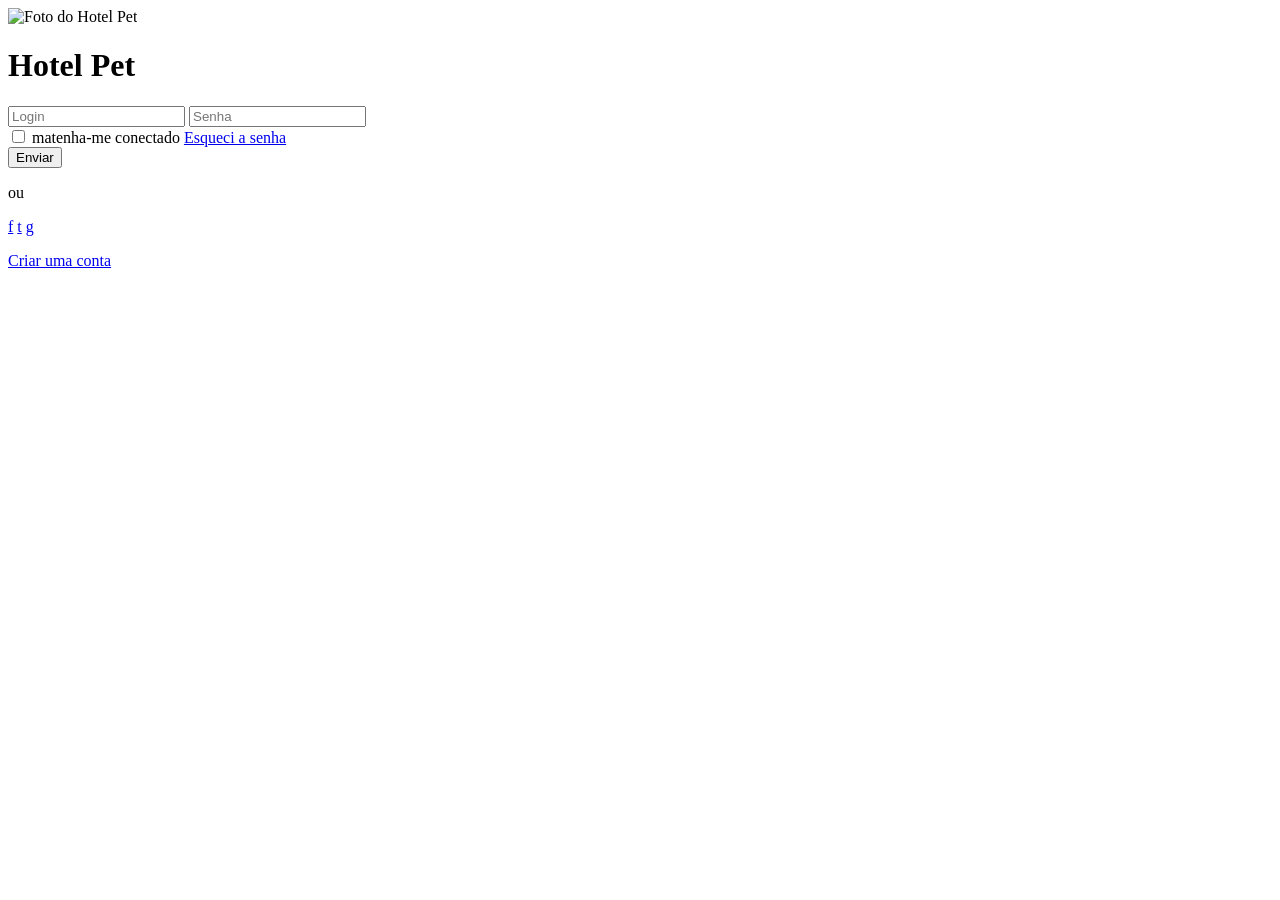
==== index.html @ aa24c3ea "parte inicial: login, listas e formularios" ====
<!DOCTYPE html>
<html lang="pt-br">
<head>
  <meta charset="UTF-8">
  <meta name="viewport" content="width=device-width, initial-scale=1.0">
  <title>Hotel Pet - Login</title>
  <link rel="stylesheet" href="css/estilo.css">
</head>
<body class="tela-login">

  <div class="login-imagem">
    <img src="img/hotel-pet.jpg" alt="Foto do Hotel Pet">
  </div>

  <div class="login-caixa">

    <h1>Hotel Pet</h1>

    <form>

      <input type="text" placeholder="Login">

      <input type="password" placeholder="Senha">

      <div class="login-opcoes">
        <label><input type="checkbox"> matenha-me conectado</label>
        <a href="#">Esqueci a senha</a>
      </div>

      <input type="submit" value="Enviar">

    </form>

    <p class="divisor">ou</p>

    <div class="login-social">
      <a href="#">f</a>
      <a href="#">t</a>
      <a href="#">g</a>
    </div>

    <p class="login-criar"><a href="criar-conta.html">Criar uma conta</a></p>

  </div>

</body>
</html>
---- css/estilo.css ----
/* Hotel Pet - estilos */
/* por enquanto vazio, o CSS vem na semana 2 */
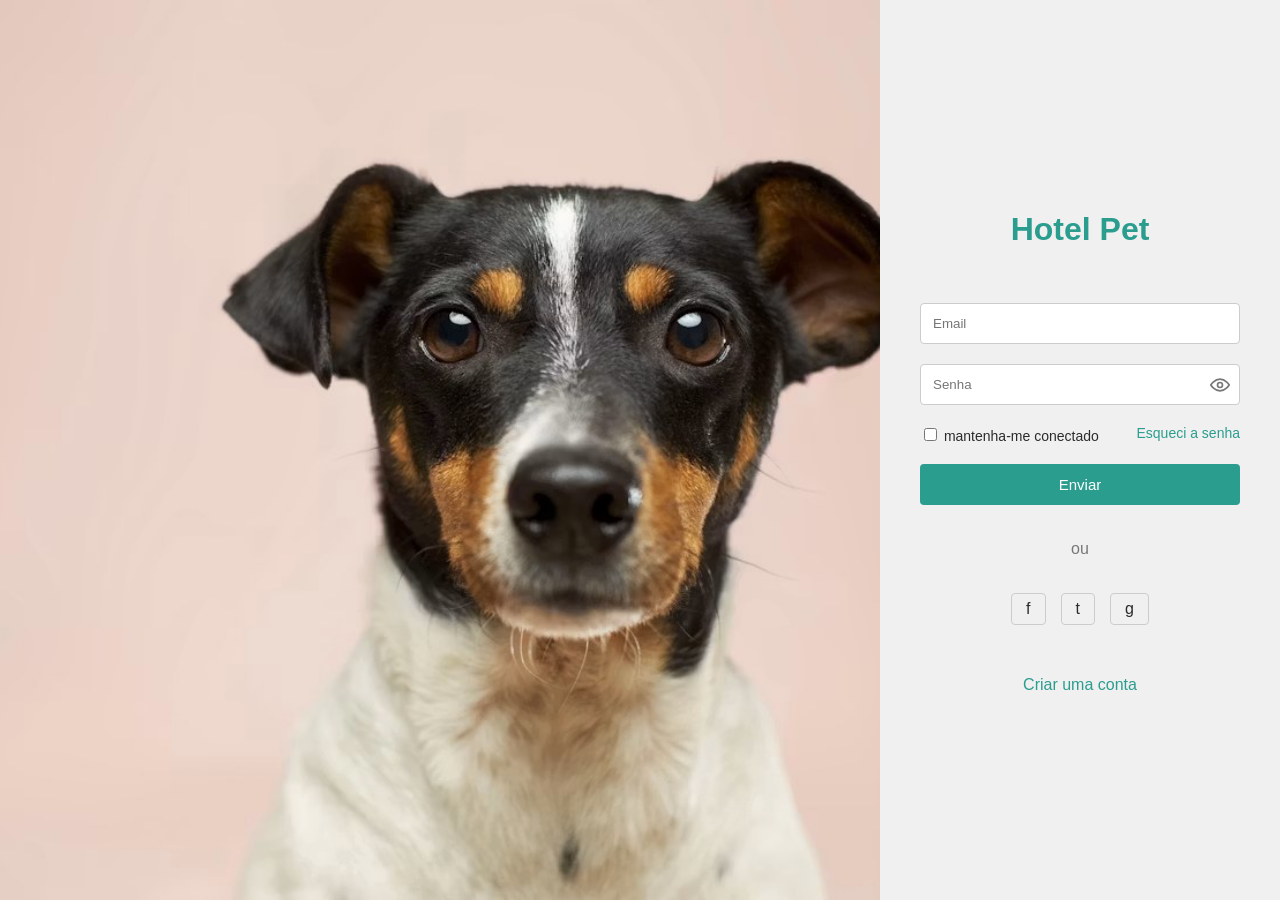
==== commit bf44d56c: "Etapa 1: navegação e login com JavaScript Login validando usuários salvos no localStorage, criar con" ====
--- a/index.html
+++ b/index.html
@@ -16,15 +16,22 @@
 
     <h1>Hotel Pet</h1>
 
-    <form>
+    <p id="mensagem" class="mensagem" hidden></p>
 
-      <input type="text" placeholder="Login">
+    <form id="form-login">
 
-      <input type="password" placeholder="Senha">
+      <input type="text" id="login" placeholder="Email" autocomplete="username">
+
+      <div class="campo-senha">
+        <input type="password" id="senha" placeholder="Senha" autocomplete="current-password">
+        <button type="button" class="ver-senha" id="ver-senha" title="Mostrar senha" aria-label="Mostrar senha">
+          <svg width="20" height="20" viewBox="0 0 24 24" fill="none" stroke="currentColor" stroke-width="2"><path d="M1 12s4-7 11-7 11 7 11 7-4 7-11 7S1 12 1 12z"/><circle cx="12" cy="12" r="3"/></svg>
+        </button>
+      </div>
 
       <div class="login-opcoes">
-        <label><input type="checkbox"> matenha-me conectado</label>
-        <a href="#">Esqueci a senha</a>
+        <label><input type="checkbox" id="manter-conectado"> mantenha-me conectado</label>
+        <a href="#" id="esqueci-senha">Esqueci a senha</a>
       </div>
 
       <input type="submit" value="Enviar">
@@ -34,14 +41,18 @@
     <p class="divisor">ou</p>
 
     <div class="login-social">
-      <a href="#">f</a>
-      <a href="#">t</a>
-      <a href="#">g</a>
+      <a href="#" class="social" title="Entrar com Facebook">f</a>
+      <a href="#" class="social" title="Entrar com Twitter">t</a>
+      <a href="#" class="social" title="Entrar com Google">g</a>
     </div>
 
     <p class="login-criar"><a href="criar-conta.html">Criar uma conta</a></p>
 
   </div>
 
+  <script src="js/dados.js"></script>
+  <script src="js/comum.js"></script>
+  <script src="js/login.js"></script>
+
 </body>
 </html>
--- a/css/estilo.css
+++ b/css/estilo.css
@@ -1,2 +1,696 @@
-/* Hotel Pet - estilos */
-/* por enquanto vazio, o CSS vem na semana 2 */
+/* reset basico */
+* {
+    box-sizing: border-box;
+}
+
+body {
+    margin: 0;
+    font-family: Arial, sans-serif;
+    color: #2b2b2b;
+    background-color: #faf6f0;
+}
+
+/* topo */
+.topo {
+    display: flex;
+    justify-content: space-between;
+    align-items: center;
+    background-color: #ffffff;
+    padding: 15px 30px;
+    border-bottom: 2px solid #e0e0e0;
+}
+
+.logo {
+    color: #2a9d8f;
+    font-size: 24px;
+    font-weight: bold;
+}
+
+.usuario {
+    display: flex;
+    align-items: center;
+}
+
+.usuario img {
+    width: 35px;
+    height: 35px;
+    border-radius: 50%;
+    margin-right: 10px;
+}
+
+/* estrutura das colunas */
+.container {
+    display: flex;
+    min-height: calc(100vh - 71px);
+}
+
+/* menu lateral */
+.menu-lateral {
+    width: 220px;
+    background-color: #ffffff;
+    border-right: 2px solid #e0e0e0;
+    padding-top: 20px;
+}
+
+.menu-lateral ul {
+    list-style: none;
+    padding: 0;
+    margin: 0;
+}
+
+.menu-lateral li a {
+    display: block;
+    padding: 12px 20px;
+    color: #2b2b2b;
+    text-decoration: none;
+}
+
+.menu-lateral li a:hover {
+    background-color: #f2f2f2;
+}
+
+.menu-lateral a.ativo {
+    background-color: #e6f4f2;
+    border-left: 4px solid #2a9d8f;
+    color: #2a9d8f;
+    font-weight: bold;
+}
+
+/* conteudo */
+.conteudo {
+    flex: 1;
+    padding: 30px;
+}
+
+.breadcrumb {
+    color: #777777;
+    margin-bottom: 20px;
+}
+
+.cartao {
+    background-color: #f0f0f0;
+    padding: 30px;
+    border-radius: 8px;
+}
+
+.cartao h2 {
+    margin-top: 0;
+}
+
+/* botoes */
+.botao-novo, .botao-branco {
+    display: inline-block;
+    background-color: #ffffff;
+    color: #2a9d8f;
+    border: 1px solid #2a9d8f;
+    padding: 8px 16px;
+    border-radius: 6px;
+    text-decoration: none;
+    cursor: pointer;
+    font-size: 14px;
+}
+
+.botao-azul {
+    background-color: #2a9d8f;
+    color: #ffffff;
+    border: none;
+    padding: 9px 18px;
+    border-radius: 6px;
+    cursor: pointer;
+    font-size: 14px;
+}
+
+.botao-azul:hover {
+    background-color: #21867a;
+}
+
+.acoes-topo {
+    margin-bottom: 15px;
+}
+
+.acoes-topo a, .acoes-topo button {
+    margin-right: 10px;
+}
+
+/* filtro visualizar por */
+.visualizar-por {
+    color: #555555;
+}
+
+.tag-ativa, .tag {
+    display: inline-block;
+    padding: 5px 14px;
+    border-radius: 6px;
+    text-decoration: none;
+    margin-left: 6px;
+}
+
+.tag-ativa {
+    border: 1px solid #9b59b6;
+    color: #9b59b6;
+}
+
+.tag {
+    border: 1px solid #2a9d8f;
+    color: #2a9d8f;
+}
+
+/* area de pesquisa */
+.pesquisa {
+    display: flex;
+    flex-wrap: wrap;
+    gap: 15px;
+    background-color: #e4e4e4;
+    padding: 20px;
+    border-radius: 6px;
+    margin: 20px 0;
+}
+
+.pesquisa .campo {
+    width: 47%;
+}
+
+.pesquisa-botoes {
+    width: 100%;
+    text-align: right;
+}
+
+/* campos de formulario */
+.campo {
+    margin-bottom: 15px;
+}
+
+.campo label {
+    display: block;
+    color: #555555;
+    margin-bottom: 5px;
+}
+
+.campo input[type="text"],
+.campo input[type="password"],
+.campo input[type="date"],
+.campo input[type="file"],
+.campo select,
+.campo textarea {
+    width: 100%;
+    padding: 9px;
+    border: 1px solid #cccccc;
+    border-radius: 4px;
+    font-size: 14px;
+}
+
+textarea {
+    min-height: 80px;
+    resize: vertical;
+}
+
+/* tabelas */
+.tabela {
+    width: 100%;
+    border-collapse: collapse;
+    background-color: #ffffff;
+    margin-top: 10px;
+}
+
+.tabela th {
+    text-align: left;
+    padding: 12px;
+    color: #2a9d8f;
+    background-color: #f7f7f7;
+    border-bottom: 2px solid #e0e0e0;
+}
+
+.tabela td {
+    padding: 12px;
+    border-bottom: 1px solid #e0e0e0;
+}
+
+.tabela a {
+    color: #9b59b6;
+    text-decoration: none;
+    margin-right: 8px;
+}
+
+.foto-tabela {
+    width: 32px;
+    height: 32px;
+    border-radius: 50%;
+}
+
+/* etiquetas de status */
+.status {
+    display: inline-block;
+    padding: 4px 12px;
+    border-radius: 4px;
+    border: 1px solid;
+    font-size: 13px;
+}
+
+.status.reservada {
+    color: #2a9d8f;
+    border-color: #2a9d8f;
+}
+
+.status.andamento {
+    color: #52b788;
+    border-color: #52b788;
+}
+
+.status.finalizada {
+    color: #2a6fb0;
+    border-color: #2a6fb0;
+}
+
+.status.ativo {
+    color: #52b788;
+    border-color: #52b788;
+}
+
+.status.inativo {
+    color: #e76f51;
+    border-color: #e76f51;
+}
+
+.status.cancelada {
+    color: #8d8d8d;
+    border-color: #8d8d8d;
+}
+
+/* formularios */
+.cartao form {
+    max-width: 620px;
+}
+
+.form-botoes {
+    display: flex;
+    justify-content: space-between;
+    margin-top: 20px;
+}
+
+.botao-salvar {
+    background-color: #2a9d8f;
+    color: #ffffff;
+    border: none;
+    padding: 10px 24px;
+    border-radius: 6px;
+    cursor: pointer;
+    font-size: 14px;
+}
+
+.botao-salvar:hover {
+    background-color: #21867a;
+}
+
+.botao-limpar {
+    background-color: #ffffff;
+    color: #2a9d8f;
+    border: 1px solid #2a9d8f;
+    padding: 10px 24px;
+    border-radius: 6px;
+    cursor: pointer;
+    font-size: 14px;
+}
+
+/* formulario de pet com imagem ao lado */
+.form-pet {
+    display: flex;
+    gap: 30px;
+}
+
+.form-campos {
+    flex: 1;
+}
+
+.form-imagem label {
+    display: block;
+    color: #555555;
+    margin-bottom: 5px;
+}
+
+.form-imagem img {
+    width: 180px;
+    height: 180px;
+    border: 1px solid #cccccc;
+    background-color: #ededed;
+}
+
+/* total das diarias */
+.total {
+    font-size: 16px;
+    margin: 20px 0;
+}
+
+.total span {
+    color: #2a9d8f;
+    font-weight: bold;
+}
+
+/* imagens na edicao de reserva */
+.imagens-reserva {
+    display: flex;
+    gap: 10px;
+    margin: 15px 0;
+}
+
+.imagens-reserva img {
+    width: 90px;
+    height: 90px;
+    border: 1px solid #cccccc;
+    background-color: #ededed;
+}
+
+.add-imagem {
+    display: inline-block;
+    width: 90px;
+    height: 90px;
+    line-height: 90px;
+    text-align: center;
+    font-size: 30px;
+    color: #999999;
+    text-decoration: none;
+    border: 1px solid #cccccc;
+    background-color: #f0f0f0;
+}
+
+/* telas de visualizar */
+.detalhes {
+    border-collapse: collapse;
+    margin-bottom: 20px;
+}
+
+.detalhes td {
+    padding: 6px 10px;
+    vertical-align: top;
+}
+
+.detalhes .rotulo {
+    text-align: right;
+    color: #555555;
+    font-weight: bold;
+    white-space: nowrap;
+}
+
+.detalhes a {
+    color: #2a9d8f;
+    text-decoration: none;
+}
+
+.img-reserva {
+    width: 70px;
+    height: 70px;
+    border: 1px solid #cccccc;
+    background-color: #ededed;
+    margin-right: 8px;
+}
+
+.img-pet {
+    width: 100px;
+    height: 100px;
+    border: 1px solid #cccccc;
+    background-color: #ededed;
+}
+
+.reserva-completa {
+    color: #2a6fb0;
+    margin: 4px 0;
+}
+
+.reserva-andamento {
+    color: #52b788;
+    margin: 4px 0;
+}
+
+.botao-voltar {
+    display: inline-block;
+    background-color: #ffffff;
+    color: #2a9d8f;
+    border: 1px solid #2a9d8f;
+    padding: 10px 24px;
+    border-radius: 6px;
+    text-decoration: none;
+    margin-top: 10px;
+}
+
+/* tela de login */
+.tela-login {
+    display: flex;
+    min-height: 100vh;
+}
+
+.login-imagem {
+    flex: 1;
+    background-color: #e0e0e0;
+}
+
+.login-imagem img {
+    width: 100%;
+    height: 100%;
+    object-fit: cover;
+    display: block;
+}
+
+.login-caixa {
+    width: 400px;
+    background-color: #f0f0f0;
+    padding: 40px;
+    display: flex;
+    flex-direction: column;
+    justify-content: center;
+    gap: 15px;
+}
+
+.login-caixa h1 {
+    color: #2a9d8f;
+    text-align: center;
+    margin-bottom: 40px;
+}
+
+.login-caixa input[type="text"],
+.login-caixa input[type="password"] {
+    width: 100%;
+    padding: 12px;
+    margin-bottom: 20px;
+    border: 1px solid #cccccc;
+    border-radius: 4px;
+}
+
+.login-caixa input[type="submit"] {
+    width: 100%;
+    background-color: #2a9d8f;
+    color: #ffffff;
+    border: none;
+    padding: 12px;
+    border-radius: 4px;
+    font-size: 15px;
+    cursor: pointer;
+}
+
+.login-caixa input[type="submit"]:hover {
+    background-color: #21867a;
+}
+
+.login-opcoes {
+    display: flex;
+    justify-content: space-between;
+    margin-bottom: 20px;
+    font-size: 14px;
+}
+
+.divisor {
+    text-align: center;
+    color: #777777;
+    margin: 20px 0;
+}
+
+.login-social {
+    display: flex;
+    justify-content: center;
+    gap: 15px;
+    margin-bottom: 20px;
+}
+
+.login-social a {
+    color: #2b2b2b;
+    text-decoration: none;
+    border: 1px solid #cccccc;
+    padding: 6px 14px;
+    border-radius: 4px;
+}
+
+.login-criar {
+    text-align: center;
+}
+
+.login-criar a, .login-opcoes a {
+    color: #2a9d8f;
+    text-decoration: none;
+}
+
+/* ===== adicionado na Web II (JavaScript) ===== */
+
+/* campos e botoes usam a mesma fonte da pagina */
+input, select, textarea, button {
+    font-family: inherit;
+}
+
+/* topo: nome e foto levam ao perfil, botao sair */
+.usuario-link {
+    display: flex;
+    align-items: center;
+    color: #2b2b2b;
+    text-decoration: none;
+}
+
+.usuario-link:hover span {
+    color: #2a9d8f;
+}
+
+.sair {
+    margin-left: 20px;
+    color: #777777;
+    text-decoration: none;
+    font-size: 14px;
+    border-left: 1px solid #e0e0e0;
+    padding-left: 20px;
+}
+
+.sair:hover {
+    color: #e76f51;
+}
+
+/* links do breadcrumb */
+.breadcrumb a {
+    color: #777777;
+    text-decoration: none;
+}
+
+.breadcrumb a:hover {
+    color: #2a9d8f;
+    text-decoration: underline;
+}
+
+/* mensagens de erro, aviso e sucesso */
+.mensagem {
+    padding: 10px 14px;
+    border-radius: 6px;
+    margin: 0 0 15px 0;
+    font-size: 14px;
+    border: 1px solid;
+}
+
+.mensagem.erro {
+    color: #b23a1f;
+    background-color: #fdecea;
+    border-color: #e76f51;
+}
+
+.mensagem.aviso {
+    color: #7a5a00;
+    background-color: #fff6db;
+    border-color: #e9c46a;
+}
+
+.mensagem.sucesso {
+    color: #1f6f5c;
+    background-color: #e6f4f2;
+    border-color: #2a9d8f;
+}
+
+/* campo de senha com o botao do olho */
+.campo-senha {
+    position: relative;
+}
+
+.campo-senha input {
+    padding-right: 44px !important;
+}
+
+.ver-senha {
+    position: absolute;
+    right: 8px;
+    top: 9px;
+    background: none;
+    border: none;
+    cursor: pointer;
+    color: #777777;
+    padding: 2px;
+}
+
+.ver-senha.ativo {
+    color: #2a9d8f;
+}
+
+/* periodo: as duas datas lado a lado */
+.periodo {
+    display: flex;
+    gap: 10px;
+}
+
+/* campos desabilitados */
+.campo input:disabled,
+.campo select:disabled,
+.campo textarea:disabled {
+    background-color: #f7f7f7;
+    color: #555555;
+}
+
+/* foto no formulario de usuario */
+.preview-avatar {
+    display: block;
+    width: 80px;
+    height: 80px;
+    border-radius: 50%;
+    object-fit: cover;
+    margin-bottom: 8px;
+    border: 1px solid #cccccc;
+}
+
+.input-imagem {
+    display: block;
+    margin-top: 8px;
+    max-width: 180px;
+    font-size: 12px;
+}
+
+.form-imagem img,
+.imagens-reserva img,
+.img-reserva,
+.img-pet,
+.foto-tabela {
+    object-fit: cover;
+}
+
+/* botoes que sao links (tela de ver usuario) */
+a.botao-salvar,
+a.botao-limpar {
+    display: inline-block;
+    text-decoration: none;
+}
+
+/* aviso de tabela vazia */
+.lista-vazia {
+    background-color: #ffffff;
+    padding: 20px;
+    text-align: center;
+    color: #777777;
+    margin-top: 0;
+}
+
+/* historico de reservas na tela do pet */
+.reserva-item {
+    margin: 4px 0;
+}
+
+.reserva-item a {
+    text-decoration: none;
+    color: inherit;
+}
+
+.reserva-item a:hover {
+    text-decoration: underline;
+}
+
+.reserva-item.finalizada { color: #2a6fb0; }
+.reserva-item.andamento { color: #52b788; }
+.reserva-item.reservada { color: #2a9d8f; }
+.reserva-item.cancelada { color: #8d8d8d; }
